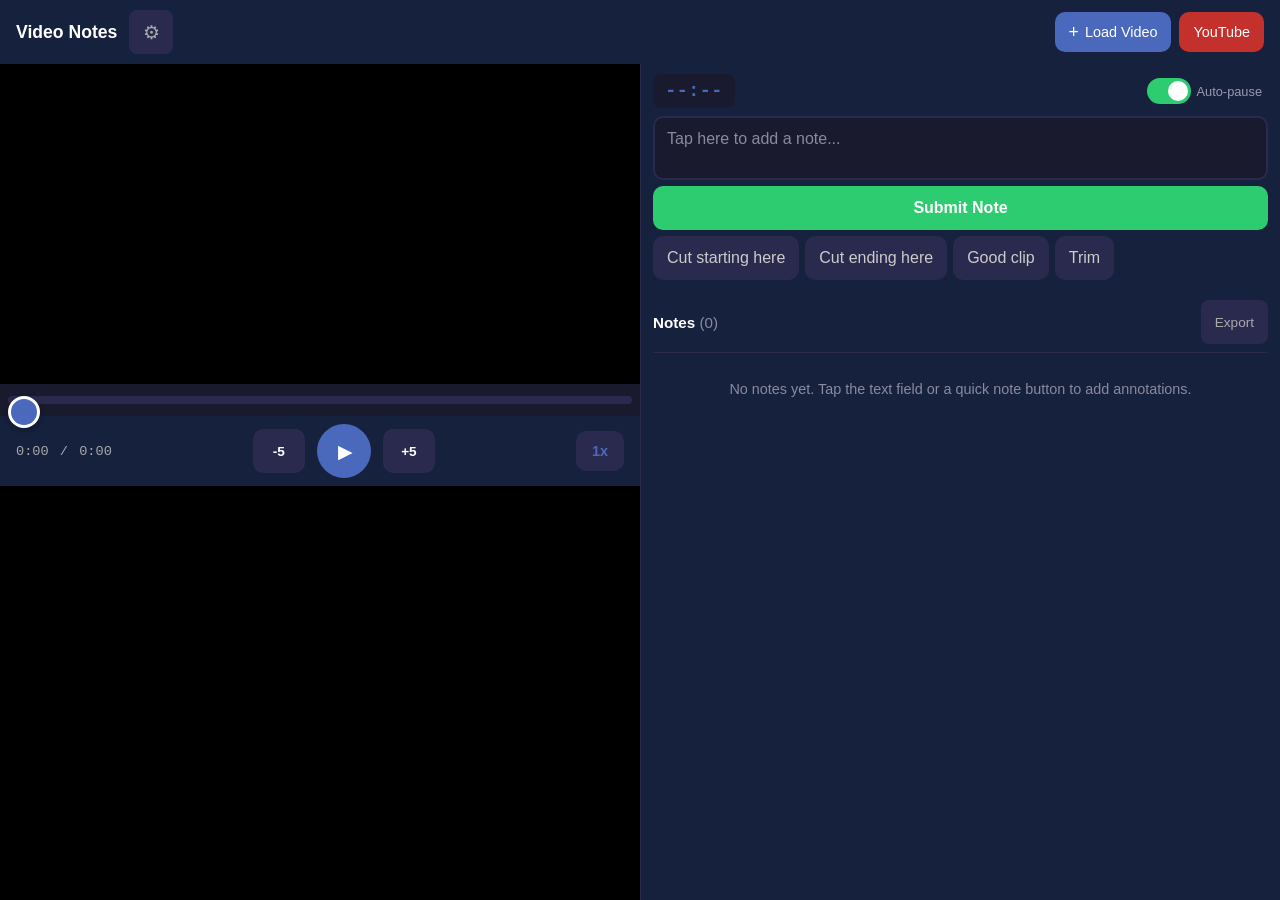
==== index.html @ 895df27d "Deploy iPad video annotation tool Co-Authored-By: Claude Fable 5 <noreply@anthropic.com>" ====
<!DOCTYPE html>
<html lang="en">
<head>
    <meta charset="UTF-8">
    <meta name="viewport" content="width=device-width, initial-scale=1.0, maximum-scale=1.0, user-scalable=no, viewport-fit=cover">
    <meta name="apple-mobile-web-app-capable" content="yes">
    <meta name="apple-mobile-web-app-status-bar-style" content="black-translucent">
    <meta name="apple-mobile-web-app-title" content="Video Notes">
    <title>Video Annotation Tool</title>
    <style>
* {
    box-sizing: border-box;
    margin: 0;
    padding: 0;
    -webkit-tap-highlight-color: transparent;
}

html {
    height: 100%;
}

body {
    font-family: -apple-system, BlinkMacSystemFont, 'SF Pro Display', 'Helvetica Neue', sans-serif;
    background: #1a1a2e;
    color: #eee;
    display: flex;
    flex-direction: column;
    height: 100vh;
    height: 100dvh;
    overflow: hidden;
    touch-action: manipulation;
    padding-top: env(safe-area-inset-top);
    padding-left: env(safe-area-inset-left);
    padding-right: env(safe-area-inset-right);
    padding-bottom: env(safe-area-inset-bottom);
}

header {
    flex-shrink: 0;
    z-index: 50;
    display: flex;
    justify-content: space-between;
    align-items: center;
    padding: 10px 16px;
    background: #16213e;
    gap: 8px;
}

.header-left {
    display: flex;
    align-items: center;
    gap: 12px;
}

h1 {
    font-size: 1.1rem;
    font-weight: 600;
    color: #fff;
}

.header-btn {
    display: flex;
    align-items: center;
    justify-content: center;
    background: #2a2a4e;
    color: #aaa;
    border: none;
    border-radius: 8px;
    width: 44px;
    height: 44px;
    font-size: 1.2rem;
    cursor: pointer;
}

.header-btn:active {
    background: #4a69bd;
    color: #fff;
}

.load-btn {
    display: flex;
    align-items: center;
    gap: 6px;
    background: #4a69bd;
    color: white;
    padding: 8px 14px;
    border: none;
    border-radius: 10px;
    font-size: 0.9rem;
    font-weight: 500;
    cursor: pointer;
    min-height: 40px;
}

.load-btn:active {
    background: #3c5aa6;
}

.header-right {
    display: flex;
    align-items: center;
    gap: 8px;
}

.yt-btn {
    background: #c4302b;
}

.yt-btn:active {
    background: #a02722;
}

.btn-icon {
    font-size: 1.1rem;
    font-weight: 300;
}

#video-name {
    max-width: 120px;
    overflow: hidden;
    text-overflow: ellipsis;
    white-space: nowrap;
}

/* Video Section */
.video-section {
    flex-shrink: 0;
    z-index: 40;
    background: #000;
}

.main-content {
    display: flex;
    flex-direction: column;
    flex: 1;
    overflow: hidden;
    min-height: 0;
}

.video-container {
    position: relative;
    width: 100%;
    aspect-ratio: 16 / 9;
    background: #000;
    display: flex;
    align-items: center;
    justify-content: center;
}

#video-player {
    width: 100%;
    height: 100%;
    object-fit: contain;
}

.yt-player {
    position: absolute;
    top: 0;
    left: 0;
    right: 0;
    bottom: 0;
}

.yt-player iframe {
    width: 100%;
    height: 100%;
}

.youtube-input {
    width: 100%;
    padding: 12px;
    border: 2px solid #2a2a4e;
    border-radius: 10px;
    background: #1a1a2e;
    color: #eee;
    font-size: 1rem;
    font-family: inherit;
}

.youtube-input:focus {
    outline: none;
    border-color: #c4302b;
}

.video-overlay {
    position: absolute;
    top: 0;
    left: 0;
    right: 0;
    bottom: 0;
    display: flex;
    align-items: center;
    justify-content: center;
    background: rgba(0, 0, 0, 0.3);
    opacity: 0;
    transition: opacity 0.2s;
    pointer-events: none;
}

.video-overlay.visible {
    opacity: 1;
}

.tap-hint {
    color: rgba(255, 255, 255, 0.8);
    font-size: 1rem;
    padding: 12px 20px;
    background: rgba(0, 0, 0, 0.5);
    border-radius: 8px;
}

.skip-overlay {
    position: absolute;
    top: 0;
    bottom: 0;
    width: 50%;
    display: flex;
    align-items: center;
    justify-content: center;
    pointer-events: none;
    opacity: 0;
    transition: opacity 0.15s;
}

.skip-overlay.left {
    left: 0;
    background: radial-gradient(circle at 30% 50%, rgba(255,255,255,0.15) 0%, transparent 70%);
}

.skip-overlay.right {
    right: 0;
    background: radial-gradient(circle at 70% 50%, rgba(255,255,255,0.15) 0%, transparent 70%);
}

.skip-overlay.visible {
    opacity: 1;
}

.skip-overlay-text {
    color: rgba(255, 255, 255, 0.9);
    font-size: 1.3rem;
    font-weight: 700;
    text-shadow: 0 1px 4px rgba(0,0,0,0.5);
}

.scrubber-container {
    position: relative;
    height: 32px;
    background: #1a1a2e;
    display: flex;
    align-items: center;
    padding: 0 8px;
}

.scrubber {
    position: relative;
    width: 100%;
    height: 8px;
    -webkit-appearance: none;
    appearance: none;
    background: #2a2a4e;
    border-radius: 4px;
    cursor: pointer;
    z-index: 2;
}

.scrubber::-webkit-slider-thumb {
    -webkit-appearance: none;
    appearance: none;
    width: 32px;
    height: 32px;
    border-radius: 50%;
    background: #4a69bd;
    cursor: pointer;
    border: 3px solid #fff;
    box-shadow: 0 2px 6px rgba(0, 0, 0, 0.3);
}

.scrubber::-webkit-slider-runnable-track {
    height: 8px;
    background: transparent;
    border-radius: 4px;
}

.scrubber-progress {
    position: absolute;
    top: 50%;
    left: 8px;
    height: 8px;
    background: #4a69bd;
    border-radius: 4px;
    transform: translateY(-50%);
    pointer-events: none;
    z-index: 1;
}

.video-controls {
    display: flex;
    align-items: center;
    justify-content: space-between;
    padding: 8px 16px;
    background: #16213e;
}

.time-display {
    font-family: 'SF Mono', Monaco, 'Courier New', monospace;
    font-size: 0.85rem;
    color: #aaa;
    min-width: 85px;
}

.time-separator {
    margin: 0 3px;
}

.playback-controls {
    display: flex;
    align-items: center;
    gap: 12px;
}

.control-btn {
    display: flex;
    align-items: center;
    justify-content: center;
    border: none;
    background: #2a2a4e;
    color: #fff;
    cursor: pointer;
    transition: background 0.2s, transform 0.1s;
}

.control-btn:active {
    transform: scale(0.95);
}

.skip-btn {
    width: 52px;
    height: 44px;
    border-radius: 10px;
    font-size: 0.85rem;
    font-weight: 600;
}

.skip-btn:active {
    background: #4a69bd;
}

.play-btn {
    width: 54px;
    height: 54px;
    border-radius: 50%;
    background: #4a69bd;
    font-size: 1.2rem;
}

.play-btn:active {
    background: #3c5aa6;
}

.play-icon {
    margin-left: 3px;
}

.speed-btn {
    min-width: 48px;
    height: 40px;
    padding: 0 10px;
    border: none;
    border-radius: 10px;
    background: #2a2a4e;
    color: #4a69bd;
    font-size: 0.9rem;
    font-weight: 600;
    cursor: pointer;
}

.speed-btn:active {
    background: #3a3a5e;
}

/* Notes Input - Fixed below video */
.notes-input-section {
    flex-shrink: 0;
    background: #16213e;
    padding: 10px 12px;
    border-top: 1px solid #2a2a4e;
}

/* Notes List - Scrollable */
.notes-list-wrapper {
    flex: 1;
    overflow-y: auto;
    -webkit-overflow-scrolling: touch;
    background: #16213e;
    padding: 0 12px 20px 12px;
    min-height: 0;
}

.note-input-container {
    display: flex;
    flex-direction: column;
    gap: 6px;
}

.note-input-header {
    display: flex;
    justify-content: space-between;
    align-items: center;
}

.note-timestamp {
    font-family: 'SF Mono', Monaco, 'Courier New', monospace;
    font-size: 1.2rem;
    font-weight: 600;
    color: #4a69bd;
    padding: 6px 12px;
    background: #1a1a2e;
    border-radius: 8px;
}

.note-timestamp.active {
    color: #2ecc71;
    background: #1a3a2e;
}

.toggle-container {
    display: flex;
    align-items: center;
    gap: 6px;
    cursor: pointer;
    user-select: none;
    padding: 6px;
    -webkit-tap-highlight-color: transparent;
}

.toggle-container input {
    display: none;
}

.toggle-slider {
    position: relative;
    width: 44px;
    height: 26px;
    background: #2a2a4e;
    border-radius: 13px;
    transition: background 0.2s;
}

.toggle-slider::before {
    content: '';
    position: absolute;
    top: 3px;
    left: 3px;
    width: 20px;
    height: 20px;
    background: #888;
    border-radius: 50%;
    transition: all 0.2s;
}

.toggle-container input:checked + .toggle-slider {
    background: #2ecc71;
}

.toggle-container input:checked + .toggle-slider::before {
    left: 21px;
    background: #fff;
}

.toggle-label {
    font-size: 0.8rem;
    color: #9a9ab0;
}

#note-input {
    width: 100%;
    padding: 12px;
    border: 2px solid #2a2a4e;
    border-radius: 10px;
    background: #1a1a2e;
    color: #fff;
    font-size: 1rem;
    resize: none;
    font-family: inherit;
    transition: border-color 0.2s;
    min-height: 44px;
    max-height: 80px;
}

#note-input:focus {
    outline: none;
    border-color: #4a69bd;
}

#note-input::placeholder {
    color: #8a8a9e;
}

.save-btn {
    padding: 10px;
    border: none;
    border-radius: 10px;
    background: #2ecc71;
    color: #fff;
    font-size: 1rem;
    font-weight: 600;
    cursor: pointer;
    min-height: 44px;
}

.save-btn:active {
    background: #27ae60;
}

.save-btn:disabled {
    background: #444;
    color: #888;
}

.quick-notes-header {
    display: none;
    justify-content: space-between;
    align-items: center;
    margin-top: 4px;
}

.quick-notes-label {
    font-size: 0.75rem;
    color: #8a8a9e;
    text-transform: uppercase;
    letter-spacing: 0.5px;
}

.quick-notes {
    display: flex;
    gap: 6px;
    flex-wrap: nowrap;
    overflow-x: auto;
    -webkit-overflow-scrolling: touch;
}

.quick-note-btn {
    flex: 0 0 auto;
    min-width: auto;
    padding: 10px 14px;
    border: none;
    border-radius: 10px;
    background: #2a2a4e;
    color: #ccc;
    font-size: 1rem;
    font-weight: 500;
    cursor: pointer;
    transition: all 0.15s;
    min-height: 44px;
    white-space: nowrap;
}

.quick-note-btn:active {
    background: #4a69bd;
    color: #fff;
    transform: scale(0.94);
    box-shadow: inset 0 2px 8px rgba(0, 0, 0, 0.3);
}

.notes-header {
    display: flex;
    justify-content: space-between;
    align-items: center;
    margin: 12px 0 8px 0;
    padding-bottom: 8px;
    border-bottom: 1px solid #2a2a4e;
}

.notes-header h2 {
    font-size: 0.95rem;
    font-weight: 600;
    color: #fff;
}

#notes-count {
    color: #8a8a9e;
    font-weight: 400;
}

.export-btn {
    padding: 10px 14px;
    border: none;
    border-radius: 8px;
    background: #2a2a4e;
    color: #aaa;
    font-size: 0.85rem;
    font-weight: 500;
    cursor: pointer;
    min-height: 44px;
}

.export-btn:active {
    background: #4a69bd;
    color: #fff;
}

.notes-list {
    display: flex;
    flex-direction: column;
    gap: 6px;
}

.empty-state {
    color: #8a8a9e;
    text-align: center;
    padding: 20px 16px;
    font-size: 0.9rem;
}

.note-item {
    display: flex;
    align-items: flex-start;
    gap: 8px;
    padding: 10px;
    background: #1a1a2e;
    border-radius: 8px;
}

.note-time {
    font-family: 'SF Mono', Monaco, 'Courier New', monospace;
    font-size: 0.8rem;
    color: #4a69bd;
    padding: 8px 10px;
    background: #2a2a4e;
    border-radius: 6px;
    flex-shrink: 0;
    cursor: pointer;
    min-height: 44px;
    display: flex;
    align-items: center;
}

.note-time:active {
    background: #4a69bd;
    color: #fff;
}

.note-text {
    flex: 1;
    color: #ddd;
    line-height: 1.4;
    font-size: 0.9rem;
    word-break: break-word;
    padding-top: 3px;
}

.note-delete {
    background: none;
    border: none;
    color: #666;
    cursor: pointer;
    font-size: 1.3rem;
    padding: 2px 6px;
    min-width: 40px;
    min-height: 40px;
    display: flex;
    align-items: center;
    justify-content: center;
}

.note-delete:active {
    color: #e74c3c;
}

/* Modals */
.modal {
    position: fixed;
    top: 0;
    left: 0;
    right: 0;
    bottom: 0;
    background: rgba(0, 0, 0, 0.7);
    display: flex;
    align-items: flex-end;
    justify-content: center;
    z-index: 100;
}

.modal.hidden {
    display: none;
}

.modal-content {
    background: #16213e;
    width: 100%;
    max-width: 500px;
    padding: 20px 16px;
    padding-bottom: calc(20px + env(safe-area-inset-bottom));
    border-radius: 20px 20px 0 0;
    display: flex;
    flex-direction: column;
    gap: 10px;
    max-height: 85vh;
    overflow-y: auto;
}

.modal-content h3 {
    text-align: center;
    font-size: 1.05rem;
    color: #fff;
    margin-bottom: 6px;
}

.modal-btn {
    padding: 14px;
    border: none;
    border-radius: 10px;
    background: #2a2a4e;
    color: #fff;
    font-size: 0.95rem;
    font-weight: 500;
    cursor: pointer;
    min-height: 48px;
}

.modal-btn:active {
    background: #4a69bd;
}

.cancel-btn {
    background: #1a1a2e;
    color: #888;
    margin-top: 4px;
}

.cancel-btn:active {
    background: #2a2a4e;
    color: #fff;
}

.speed-options {
    display: grid;
    grid-template-columns: repeat(3, 1fr);
    gap: 8px;
    margin-bottom: 6px;
}

.speed-option {
    padding: 14px;
    border: none;
    border-radius: 10px;
    background: #2a2a4e;
    color: #aaa;
    font-size: 1rem;
    font-weight: 600;
    cursor: pointer;
    min-height: 50px;
}

.speed-option:active {
    background: #4a69bd;
    color: #fff;
}

.speed-option.active {
    background: #4a69bd;
    color: #fff;
}

/* Settings Modal - Single column for presets */
.settings-section {
    margin-bottom: 16px;
}

.settings-section-title {
    font-size: 0.8rem;
    color: #9a9ab0;
    text-transform: uppercase;
    letter-spacing: 0.5px;
    margin-bottom: 10px;
}

.preset-item {
    display: flex;
    align-items: center;
    gap: 10px;
    margin-bottom: 8px;
}

.preset-item input {
    flex: 1;
    padding: 12px;
    border: 2px solid #2a2a4e;
    border-radius: 8px;
    background: #1a1a2e;
    color: #fff;
    font-size: 0.95rem;
    font-family: inherit;
}

.preset-item input:focus {
    outline: none;
    border-color: #4a69bd;
}

.preset-item input::placeholder {
    color: #555;
}

.preset-delete-btn {
    background: none;
    border: none;
    color: #e74c3c;
    font-size: 1.3rem;
    padding: 8px;
    cursor: pointer;
    min-width: 40px;
    min-height: 40px;
    display: flex;
    align-items: center;
    justify-content: center;
}

.add-preset-btn {
    width: 100%;
    padding: 12px;
    border: 2px dashed #2a2a4e;
    border-radius: 8px;
    background: transparent;
    color: #4a69bd;
    font-size: 0.9rem;
    cursor: pointer;
    margin-top: 4px;
}

.add-preset-btn:active {
    background: #2a2a4e;
}

/* Toast notification */
.toast {
    position: fixed;
    top: calc(env(safe-area-inset-top, 0px) + 56px);
    left: 50%;
    transform: translateX(-50%) translateY(-20px);
    background: #2ecc71;
    color: #fff;
    padding: 10px 20px;
    border-radius: 10px;
    font-size: 0.9rem;
    font-weight: 600;
    z-index: 200;
    opacity: 0;
    pointer-events: none;
    transition: opacity 0.2s, transform 0.2s;
    white-space: nowrap;
    box-shadow: 0 4px 12px rgba(46, 204, 113, 0.4);
}

.toast.visible {
    opacity: 1;
    transform: translateX(-50%) translateY(0);
}

/* Reorder buttons in settings */
.preset-reorder {
    display: flex;
    flex-direction: column;
    gap: 2px;
}

.preset-move-btn {
    background: none;
    border: none;
    color: #9a9ab0;
    font-size: 1rem;
    padding: 4px 8px;
    cursor: pointer;
    line-height: 1;
    min-width: 40px;
    min-height: 36px;
    display: flex;
    align-items: center;
    justify-content: center;
}

.preset-move-btn:active {
    color: #4a69bd;
}

.preset-move-btn:disabled {
    opacity: 0.2;
    cursor: default;
}

/* iPad portrait layout */
@media (min-width: 768px) and (orientation: portrait) {
    .video-container {
        aspect-ratio: 16 / 9;
        max-height: 35vh;
        margin: 0 auto;
    }

    .notes-input-section {
        padding: 8px 20px;
    }

    .notes-list-wrapper {
        padding: 0 20px 20px 20px;
    }

    .note-input-container {
        gap: 8px;
    }

    #note-input {
        min-height: 50px;
    }

    .save-btn {
        padding: 14px;
        min-height: 48px;
    }

    .quick-notes-header {
        display: flex;
    }

    .quick-notes {
        flex-wrap: nowrap;
        overflow-x: visible;
    }

    .quick-note-btn {
        flex: 1;
        min-width: 0;
        font-size: 1.05rem;
        min-height: 54px;
        padding: 14px 10px;
        white-space: normal;
    }
}

/* Landscape layout — side-by-side grid */
@media (min-width: 768px) and (orientation: landscape) {
    .main-content {
        display: grid;
        grid-template-columns: 1fr 1fr;
        grid-template-rows: auto 1fr;
    }

    .video-section {
        grid-column: 1;
        grid-row: 1 / -1;
        overflow-y: auto;
    }

    .video-container {
        aspect-ratio: auto;
        max-height: none;
    }

    #video-player {
        object-fit: contain;
    }

    .notes-input-section {
        grid-column: 2;
        grid-row: 1;
        border-top: none;
        border-left: 1px solid #2a2a4e;
        padding: 8px 12px;
    }

    .notes-list-wrapper {
        grid-column: 2;
        grid-row: 2;
        border-left: 1px solid #2a2a4e;
        padding: 0 12px 12px 12px;
    }
}

/* iPhone landscape — ultra-compact */
@media (max-height: 440px) and (orientation: landscape) {
    header {
        padding: 4px 12px;
    }

    h1 {
        font-size: 0.95rem;
    }

    .header-btn {
        width: 36px;
        height: 36px;
        font-size: 1rem;
    }

    .load-btn {
        padding: 4px 10px;
        min-height: 34px;
        font-size: 0.8rem;
    }

    .main-content {
        display: grid;
        grid-template-columns: 1fr 1fr;
        grid-template-rows: auto 1fr;
    }

    .video-section {
        grid-column: 1;
        grid-row: 1 / -1;
        overflow-y: auto;
    }

    .video-container {
        aspect-ratio: auto;
        max-height: none;
    }

    .scrubber-container {
        height: 24px;
    }

    .video-controls {
        padding: 4px 10px;
    }

    .play-btn {
        width: 44px;
        height: 44px;
        font-size: 1rem;
    }

    .skip-btn {
        width: 40px;
        height: 36px;
        font-size: 0.75rem;
    }

    .playback-controls {
        gap: 8px;
    }

    .notes-input-section {
        grid-column: 2;
        grid-row: 1;
        border-top: none;
        border-left: 1px solid #2a2a4e;
        padding: 6px 8px;
    }

    .notes-list-wrapper {
        grid-column: 2;
        grid-row: 2;
        border-left: 1px solid #2a2a4e;
        padding: 0 8px 8px 8px;
    }

    .note-input-container {
        gap: 4px;
    }

    #note-input {
        min-height: 36px;
        padding: 8px;
        font-size: 0.9rem;
    }

    .save-btn {
        padding: 6px;
        min-height: 36px;
        font-size: 0.9rem;
    }

    .quick-note-btn {
        min-height: 36px;
        padding: 6px 10px;
        font-size: 0.85rem;
    }

    .note-timestamp {
        font-size: 1rem;
        padding: 4px 8px;
    }

    .notes-header {
        margin: 6px 0 4px 0;
        padding-bottom: 4px;
    }

    .note-item {
        padding: 6px;
    }
}
    </style>
</head>
<body>
    <header>
        <div class="header-left">
            <h1>Video Notes</h1>
            <button id="settings-btn" class="header-btn" title="Settings">&#9881;</button>
        </div>
        <div class="header-right">
            <button id="load-video-btn" class="load-btn">
                <span class="btn-icon">+</span>
                <span id="video-name">Load Video</span>
            </button>
            <button id="load-youtube-btn" class="load-btn yt-btn">YouTube</button>
        </div>
        <input type="file" id="video-file" accept="video/*" style="display: none;">
    </header>

    <div class="main-content">
        <section class="video-section">
            <div class="video-container" id="video-container">
                <video id="video-player" playsinline webkit-playsinline>
                    <p>Your browser doesn't support HTML5 video.</p>
                </video>
                <div id="yt-player" class="yt-player" style="display: none;"><div id="yt-mount"></div></div>
                <div class="video-overlay" id="video-overlay">
                    <span class="tap-hint">Tap to play/pause</span>
                </div>
                <div class="skip-overlay left" id="skip-overlay-left">
                    <span class="skip-overlay-text" id="skip-text-left">-5s</span>
                </div>
                <div class="skip-overlay right" id="skip-overlay-right">
                    <span class="skip-overlay-text" id="skip-text-right">+5s</span>
                </div>
            </div>

            <div class="scrubber-container">
                <input type="range" id="scrubber" class="scrubber" min="0" max="100" value="0" step="0.1">
                <div class="scrubber-progress" id="scrubber-progress"></div>
            </div>

            <div class="video-controls">
                <div class="time-display">
                    <span id="current-time">0:00</span>
                    <span class="time-separator">/</span>
                    <span id="duration">0:00</span>
                </div>

                <div class="playback-controls">
                    <button id="skip-back" class="control-btn skip-btn" title="Skip back 5s">
                        <span class="skip-text">-5</span>
                    </button>
                    <button id="play-pause" class="control-btn play-btn">
                        <span class="play-icon">&#9654;</span>
                    </button>
                    <button id="skip-forward" class="control-btn skip-btn" title="Skip forward 5s">
                        <span class="skip-text">+5</span>
                    </button>
                </div>

                <div class="speed-controls">
                    <button id="speed-toggle" class="speed-btn">1x</button>
                </div>
            </div>
        </section>

        <section class="notes-input-section">
            <div class="note-input-container">
                <div class="note-input-header">
                    <div class="note-timestamp" id="note-timestamp">--:--</div>
                    <label class="toggle-container" title="Auto-pause when tapping text field">
                        <input type="checkbox" id="auto-pause-toggle" checked>
                        <span class="toggle-slider"></span>
                        <span class="toggle-label">Auto-pause</span>
                    </label>
                </div>

                <textarea
                    id="note-input"
                    placeholder="Tap here to add a note..."
                    rows="2"
                ></textarea>
                <button id="save-note" class="save-btn">Submit Note</button>

                <div class="quick-notes-header">
                    <span class="quick-notes-label">Quick Notes</span>
                </div>
                <div class="quick-notes" id="quick-notes-container">
                    <!-- Populated by JS -->
                </div>
            </div>
        </section>

        <section class="notes-list-wrapper">
            <div class="notes-header">
                <h2>Notes <span id="notes-count">(0)</span></h2>
                <div class="export-controls">
                    <button id="export-btn" class="export-btn">Export</button>
                </div>
            </div>

            <div id="notes-list" class="notes-list">
                <p class="empty-state">No notes yet. Tap the text field or a quick note button to add annotations.</p>
            </div>
        </section>
    </div>

    <!-- Toast notification -->
    <div id="toast" class="toast"></div>

    <!-- Export Modal -->
    <div id="export-modal" class="modal hidden">
        <div class="modal-content">
            <h3>Export Notes</h3>
            <button id="export-json" class="modal-btn">Export as JSON</button>
            <button id="export-csv" class="modal-btn">Export as CSV</button>
            <button id="export-text" class="modal-btn">Export as Text</button>
            <button id="copy-notes" class="modal-btn">Copy to Clipboard</button>
            <button id="close-export-modal" class="modal-btn cancel-btn">Cancel</button>
        </div>
    </div>

    <!-- Speed Modal -->
    <div id="speed-modal" class="modal hidden">
        <div class="modal-content">
            <h3>Playback Speed</h3>
            <div class="speed-options">
                <button class="speed-option" data-speed="0.5">0.5x</button>
                <button class="speed-option" data-speed="0.75">0.75x</button>
                <button class="speed-option active" data-speed="1">1x</button>
                <button class="speed-option" data-speed="1.25">1.25x</button>
                <button class="speed-option" data-speed="1.5">1.5x</button>
                <button class="speed-option" data-speed="2">2x</button>
            </div>
            <button id="close-speed-modal" class="modal-btn cancel-btn">Done</button>
        </div>
    </div>

    <!-- YouTube Modal -->
    <div id="youtube-modal" class="modal hidden">
        <div class="modal-content">
            <h3>Load YouTube Video</h3>
            <input type="url" id="youtube-url" class="youtube-input" placeholder="Paste a YouTube link" autocomplete="off" autocapitalize="off" spellcheck="false">
            <button id="youtube-load-btn" class="modal-btn" style="background: #c4302b;">Load Video</button>
            <button id="close-youtube-modal" class="modal-btn cancel-btn">Cancel</button>
        </div>
    </div>

    <!-- Settings Modal -->
    <div id="settings-modal" class="modal hidden">
        <div class="modal-content">
            <h3>Settings</h3>

            <div class="settings-section">
                <div class="settings-section-title">Quick Note Presets</div>
                <div id="presets-list">
                    <!-- Populated by JS -->
                </div>
                <button id="add-preset-btn" class="add-preset-btn">+ Add Preset</button>
            </div>

            <button id="save-settings" class="modal-btn" style="background: #2ecc71;">Save Changes</button>
            <button id="close-settings-modal" class="modal-btn cancel-btn">Cancel</button>
        </div>
    </div>

    <script src="https://www.youtube.com/iframe_api"></script>
    <script>
// DOM Elements
const videoFile = document.getElementById('video-file');
const loadVideoBtn = document.getElementById('load-video-btn');
const videoNameDisplay = document.getElementById('video-name');
const videoEl = document.getElementById('video-player');
const ytEl = document.getElementById('yt-player');
const videoContainer = document.getElementById('video-container');

// ── Player abstraction ───────────────────────────────────────────────────────
// `video` is a facade so all existing playback logic works for both the local
// <video> element and an embedded YouTube IFrame player. playerMode switches
// which backend the facade reads/writes.
let playerMode = 'local';        // 'local' | 'youtube'
let ytPlayer = null;             // YT.Player instance (created on first YouTube load)
let ytApiReady = false;          // set true by onYouTubeIframeAPIReady
let pendingYtId = null;          // video id waiting for the API to finish loading
let ytDuration = 0;
let ytPaused = true;
let ytPollTimer = null;

const video = {
    get mode() { return playerMode; },
    get currentTime() {
        if (playerMode === 'youtube') {
            return ytPlayer && ytPlayer.getCurrentTime ? ytPlayer.getCurrentTime() : 0;
        }
        return videoEl.currentTime;
    },
    set currentTime(t) {
        if (playerMode === 'youtube') {
            if (ytPlayer && ytPlayer.seekTo) ytPlayer.seekTo(t, true);
        } else {
            videoEl.currentTime = t;
        }
    },
    get duration() {
        return playerMode === 'youtube' ? ytDuration : videoEl.duration;
    },
    get paused() {
        return playerMode === 'youtube' ? ytPaused : videoEl.paused;
    },
    play() {
        if (playerMode === 'youtube') {
            if (ytPlayer && ytPlayer.playVideo) ytPlayer.playVideo();
        } else {
            videoEl.play();
        }
    },
    pause() {
        if (playerMode === 'youtube') {
            if (ytPlayer && ytPlayer.pauseVideo) ytPlayer.pauseVideo();
        } else {
            videoEl.pause();
        }
    },
    get playbackRate() {
        if (playerMode === 'youtube') {
            return ytPlayer && ytPlayer.getPlaybackRate ? ytPlayer.getPlaybackRate() : 1;
        }
        return videoEl.playbackRate;
    },
    set playbackRate(r) {
        if (playerMode === 'youtube') {
            if (ytPlayer && ytPlayer.setPlaybackRate) ytPlayer.setPlaybackRate(r);
        } else {
            videoEl.playbackRate = r;
        }
    }
};
const videoOverlay = document.getElementById('video-overlay');
const scrubber = document.getElementById('scrubber');
const scrubberProgress = document.getElementById('scrubber-progress');
const currentTimeDisplay = document.getElementById('current-time');
const durationDisplay = document.getElementById('duration');
const playPauseBtn = document.getElementById('play-pause');
const skipBackBtn = document.getElementById('skip-back');
const skipForwardBtn = document.getElementById('skip-forward');
const speedToggleBtn = document.getElementById('speed-toggle');
const noteTimestamp = document.getElementById('note-timestamp');
const noteInput = document.getElementById('note-input');
const saveNoteBtn = document.getElementById('save-note');
const notesList = document.getElementById('notes-list');
const notesCount = document.getElementById('notes-count');
const exportBtn = document.getElementById('export-btn');
const autoPauseToggle = document.getElementById('auto-pause-toggle');
const quickNotesContainer = document.getElementById('quick-notes-container');
const settingsBtn = document.getElementById('settings-btn');

// YouTube controls
const loadYoutubeBtn = document.getElementById('load-youtube-btn');
const youtubeUrlInput = document.getElementById('youtube-url');
const youtubeLoadBtn = document.getElementById('youtube-load-btn');

// Modals
const exportModal = document.getElementById('export-modal');
const speedModal = document.getElementById('speed-modal');
const settingsModal = document.getElementById('settings-modal');
const youtubeModal = document.getElementById('youtube-modal');
const closeYoutubeModalBtn = document.getElementById('close-youtube-modal');
const exportJsonBtn = document.getElementById('export-json');
const exportCsvBtn = document.getElementById('export-csv');
const exportTextBtn = document.getElementById('export-text');
const copyNotesBtn = document.getElementById('copy-notes');
const closeExportModalBtn = document.getElementById('close-export-modal');
const closeSpeedModalBtn = document.getElementById('close-speed-modal');
const closeSettingsModalBtn = document.getElementById('close-settings-modal');
const speedOptions = document.querySelectorAll('.speed-option');
const presetsList = document.getElementById('presets-list');
const addPresetBtn = document.getElementById('add-preset-btn');
const saveSettingsBtn = document.getElementById('save-settings');
const toastEl = document.getElementById('toast');

// Default quick note presets (single value - used for both button label and note text)
const DEFAULT_PRESETS = [
    'Cut starting here',
    'Cut ending here',
    'Good clip',
    'Trim'
];

// State
let notes = [];
let currentNoteTime = null;
let currentVideoName = '';
let currentVideoId = null;
let currentSpeed = 1;
let autoPauseEnabled = true;
let wasPlayingBeforePause = false;
let isScrubbing = false;
let swReady = false;
let quickNotePresets = [...DEFAULT_PRESETS];
let editingPresets = [];

// Initialize
function init() {
    loadSettingsFromStorage();
    setupEventListeners();
    renderQuickNotes();
    renderNotes();
    updatePlayPauseButton();
    registerServiceWorker();
}

// Returns a promise that resolves when the service worker is active
let swReadyPromise = null;

function registerServiceWorker() {
    if (!('serviceWorker' in navigator)) return;
    swReadyPromise = new Promise(async (resolve) => {
        try {
            const reg = await navigator.serviceWorker.register('sw.js');

            if (navigator.serviceWorker.controller) {
                // Already controlling this page (return visit)
                swReady = true;
                resolve();
                return;
            }

            // First visit — wait for the new worker to activate and claim
            const worker = reg.installing || reg.waiting || reg.active;
            if (!worker) { resolve(); return; }

            worker.addEventListener('statechange', () => {
                if (worker.state === 'activated') {
                    swReady = true;
                    resolve();
                }
            });

            // Also listen for controllerchange (fires after claim())
            navigator.serviceWorker.addEventListener('controllerchange', () => {
                swReady = true;
                resolve();
            });
        } catch (err) {
            console.warn('Service worker registration failed:', err);
            resolve(); // resolve anyway so video loading doesn't hang
        }
    });
}

// Event Listeners
function setupEventListeners() {
    // Video file loading
    loadVideoBtn.addEventListener('click', () => videoFile.click());
    videoFile.addEventListener('change', handleVideoLoad);

    // YouTube loading
    loadYoutubeBtn.addEventListener('click', () => {
        youtubeModal.classList.remove('hidden');
        youtubeUrlInput.focus();
    });
    youtubeLoadBtn.addEventListener('click', handleYouTubeLoad);
    youtubeUrlInput.addEventListener('keydown', (e) => {
        if (e.key === 'Enter') { e.preventDefault(); handleYouTubeLoad(); }
    });
    closeYoutubeModalBtn.addEventListener('click', () => youtubeModal.classList.add('hidden'));
    youtubeModal.addEventListener('click', (e) => {
        if (e.target === youtubeModal) youtubeModal.classList.add('hidden');
    });

    // Video events (local <video> element)
    videoEl.addEventListener('loadedmetadata', handleVideoMetadata);
    videoEl.addEventListener('timeupdate', handleTimeUpdate);
    videoEl.addEventListener('play', updatePlayPauseButton);
    videoEl.addEventListener('pause', updatePlayPauseButton);
    videoEl.addEventListener('ended', updatePlayPauseButton);

    // Stall recovery for Safari blob URL buffering issues
    videoEl.addEventListener('stalled', handleVideoStall);
    videoEl.addEventListener('waiting', handleVideoWaiting);
    videoEl.addEventListener('playing', resetStallRecovery);

    // Video container tap to play/pause
    videoContainer.addEventListener('click', handleVideoTap);

    // Scrubber
    scrubber.addEventListener('input', handleScrubberInput);
    scrubber.addEventListener('touchstart', () => isScrubbing = true, { passive: true });
    scrubber.addEventListener('touchend', () => isScrubbing = false, { passive: true });

    // Playback controls
    playPauseBtn.addEventListener('click', togglePlayPause);
    skipBackBtn.addEventListener('click', () => { skip(-5); flashSkipOverlay('left'); });
    skipForwardBtn.addEventListener('click', () => { skip(5); flashSkipOverlay('right'); });
    speedToggleBtn.addEventListener('click', () => speedModal.classList.remove('hidden'));

    // Speed options
    speedOptions.forEach(btn => {
        btn.addEventListener('click', () => {
            const speed = parseFloat(btn.dataset.speed);
            setSpeed(speed);
            updateSpeedOptionsUI();
            speedModal.classList.add('hidden');
        });
    });
    closeSpeedModalBtn.addEventListener('click', () => speedModal.classList.add('hidden'));
    speedModal.addEventListener('click', (e) => {
        if (e.target === speedModal) speedModal.classList.add('hidden');
    });

    // Note input - pause on FOCUS, not on input
    noteInput.addEventListener('focus', handleNoteInputFocus);
    noteInput.addEventListener('blur', handleNoteInputBlur);
    saveNoteBtn.addEventListener('click', saveNote);

    // Export
    exportBtn.addEventListener('click', () => exportModal.classList.remove('hidden'));
    exportJsonBtn.addEventListener('click', exportToJson);
    exportCsvBtn.addEventListener('click', exportToCsv);
    exportTextBtn.addEventListener('click', exportToText);
    copyNotesBtn.addEventListener('click', copyToClipboard);
    closeExportModalBtn.addEventListener('click', () => exportModal.classList.add('hidden'));
    exportModal.addEventListener('click', (e) => {
        if (e.target === exportModal) exportModal.classList.add('hidden');
    });

    // Settings
    autoPauseToggle.addEventListener('change', handleAutoPauseToggle);
    settingsBtn.addEventListener('click', openSettingsModal);
    closeSettingsModalBtn.addEventListener('click', () => settingsModal.classList.add('hidden'));
    settingsModal.addEventListener('click', (e) => {
        if (e.target === settingsModal) settingsModal.classList.add('hidden');
    });
    addPresetBtn.addEventListener('click', addNewPreset);
    saveSettingsBtn.addEventListener('click', saveSettings);

    // Prevent zooming on double tap
    document.addEventListener('touchend', preventDoubleTapZoom, { passive: false });
}

// Prevent double-tap zoom
let lastTouchEnd = 0;
function preventDoubleTapZoom(e) {
    const now = Date.now();
    if (now - lastTouchEnd <= 300) {
        e.preventDefault();
    }
    lastTouchEnd = now;
}

// Video Loading
async function handleVideoLoad(e) {
    const file = e.target.files[0];
    if (!file) return;

    switchToLocalMode();

    const mimeType = file.type || getMimeTypeFromExtension(file.name);
    currentVideoName = file.name;
    currentVideoId = generateVideoId(file);

    const displayName = file.name.length > 18
        ? file.name.substring(0, 15) + '...'
        : file.name;
    videoNameDisplay.textContent = displayName;

    // Wait for service worker if it's still starting up (first visit)
    if (!swReady && swReadyPromise) {
        await swReadyPromise;
    }

    // Send the File to the service worker so it can serve range requests
    // (Safari requires proper HTTP 206 responses for video playback)
    if (swReady && navigator.serviceWorker.controller) {
        navigator.serviceWorker.controller.postMessage({
            type: 'store-video',
            file: file,
            mimeType: mimeType
        });
        // Point video at the virtual path — service worker intercepts
        // and serves with range request support
        const videoUrl = new URL('__video__/current', location.href).href;
        videoEl.src = videoUrl;
    } else {
        // Fallback when service worker isn't available
        loadVideoAsBlobUrl(file, mimeType);
    }

    loadNotesForVideo(currentVideoId);
}

function loadVideoAsBlobUrl(file, mimeType) {
    const typedBlob = new Blob([file], { type: mimeType });
    videoEl.src = URL.createObjectURL(typedBlob);
}

function generateVideoId(file) {
    return `${file.name}_${file.size}_${file.lastModified}`;
}

// ── YouTube integration ──────────────────────────────────────────────────────

// Called by the IFrame API once it has loaded (global hook).
window.onYouTubeIframeAPIReady = function() {
    ytApiReady = true;
    if (pendingYtId) {
        createYtPlayer(pendingYtId);
        pendingYtId = null;
    }
};

// Extract the 11-char video id from any common YouTube URL form (or a bare id).
function parseYouTubeId(input) {
    if (!input) return null;
    const trimmed = input.trim();

    // Bare 11-char id
    if (/^[a-zA-Z0-9_-]{11}$/.test(trimmed)) return trimmed;

    const patterns = [
        /[?&]v=([a-zA-Z0-9_-]{11})/,        // watch?v=ID
        /youtu\.be\/([a-zA-Z0-9_-]{11})/,   // youtu.be/ID
        /\/embed\/([a-zA-Z0-9_-]{11})/,     // /embed/ID
        /\/shorts\/([a-zA-Z0-9_-]{11})/,    // /shorts/ID
        /\/live\/([a-zA-Z0-9_-]{11})/       // /live/ID
    ];
    for (const re of patterns) {
        const m = trimmed.match(re);
        if (m) return m[1];
    }
    return null;
}

function handleYouTubeLoad() {
    const id = parseYouTubeId(youtubeUrlInput.value);
    if (!id) {
        alert('Could not find a YouTube video ID in that URL.\n\nPaste a link like https://www.youtube.com/watch?v=… or https://youtu.be/…');
        return;
    }

    youtubeModal.classList.add('hidden');
    youtubeUrlInput.blur();

    switchToYouTubeMode();

    currentVideoName = 'YouTube: ' + id;
    currentVideoId = 'yt_' + id;
    videoNameDisplay.textContent = 'YT: ' + id;
    ytDuration = 0;

    if (ytPlayer && ytPlayer.loadVideoById) {
        ytPlayer.loadVideoById(id);
        // onReady only fires for a brand-new player; restart the poll on reuse.
        startYtPoll();
    } else if (ytApiReady) {
        createYtPlayer(id);
    } else {
        // API script still loading; create the player when it's ready.
        pendingYtId = id;
    }

    loadNotesForVideo(currentVideoId);
    showToast('Loading YouTube video…');
}

function createYtPlayer(id) {
    // Mount on an inner div — the IFrame API REPLACES its target element with the
    // iframe, so we keep #yt-player as a stable wrapper we can still show/hide.
    ytPlayer = new YT.Player('yt-mount', {
        videoId: id,
        playerVars: { rel: 0, modestbranding: 1, playsinline: 1 },
        events: {
            onReady: onYtReady,
            onStateChange: onYtStateChange
        }
    });
}

function onYtReady() {
    ytDuration = ytPlayer.getDuration() || 0;
    if (ytDuration) {
        durationDisplay.textContent = formatTime(ytDuration);
        scrubber.max = ytDuration;
    }
    ytPlayer.setPlaybackRate(currentSpeed);
    startYtPoll();
}

function onYtStateChange(e) {
    // YT.PlayerState: -1 unstarted, 0 ended, 1 playing, 2 paused, 3 buffering, 5 cued
    if (e.data === 1) {
        ytPaused = false;
    } else if (e.data === 2 || e.data === 0) {
        ytPaused = true;
    }
    updatePlayPauseButton();
}

// YouTube has no timeupdate event, so poll while in YouTube mode.
function startYtPoll() {
    if (ytPollTimer) return;
    ytPollTimer = setInterval(function() {
        if (playerMode !== 'youtube' || !ytPlayer) return;
        if (!ytDuration && ytPlayer.getDuration) {
            ytDuration = ytPlayer.getDuration() || 0;
            if (ytDuration) {
                durationDisplay.textContent = formatTime(ytDuration);
                scrubber.max = ytDuration;
            }
        }
        handleTimeUpdate();
    }, 150);
}

function stopYtPoll() {
    if (ytPollTimer) {
        clearInterval(ytPollTimer);
        ytPollTimer = null;
    }
}

function switchToYouTubeMode() {
    playerMode = 'youtube';
    videoEl.pause();
    videoEl.style.display = 'none';
    ytEl.style.display = '';
}

function switchToLocalMode() {
    if (playerMode === 'local') return;
    playerMode = 'local';
    stopYtPoll();
    if (ytPlayer && ytPlayer.pauseVideo) ytPlayer.pauseVideo();
    ytPaused = true;
    ytEl.style.display = 'none';
    videoEl.style.display = '';
}

function loadNotesForVideo(videoId) {
    try {
        const allNotes = JSON.parse(localStorage.getItem('videoNotesLibrary') || '{}');
        notes = allNotes[videoId] || [];
        renderNotes();
    } catch (e) {
        console.warn('Could not load notes for video:', e);
        notes = [];
        renderNotes();
    }
}

function handleVideoMetadata() {
    durationDisplay.textContent = formatTime(videoEl.duration);
    scrubber.max = videoEl.duration;
    videoEl.playbackRate = currentSpeed;
}

// Stall recovery
let stallRecoveryTimeout = null;
let stallRecoveryAttempts = 0;

function handleVideoStall() {
    if (videoEl.paused || videoEl.ended) return;
    if (stallRecoveryTimeout) clearTimeout(stallRecoveryTimeout);
    stallRecoveryTimeout = setTimeout(() => attemptStallRecovery(), 2000);
}

function handleVideoWaiting() {
    if (videoEl.paused || videoEl.ended) return;
    if (stallRecoveryTimeout) clearTimeout(stallRecoveryTimeout);
    stallRecoveryTimeout = setTimeout(() => {
        if (!videoEl.paused && videoEl.readyState < 3) {
            attemptStallRecovery();
        }
    }, 4000);
}

function attemptStallRecovery() {
    if (stallRecoveryAttempts >= 3) {
        stallRecoveryAttempts = 0;
        return;
    }
    stallRecoveryAttempts++;
    const savedTime = videoEl.currentTime;
    videoEl.currentTime = savedTime + 0.01;
    videoEl.play().catch(() => {});
}

function resetStallRecovery() {
    stallRecoveryAttempts = 0;
    if (stallRecoveryTimeout) {
        clearTimeout(stallRecoveryTimeout);
        stallRecoveryTimeout = null;
    }
}

function handleTimeUpdate() {
    if (!isScrubbing) {
        currentTimeDisplay.textContent = formatTime(video.currentTime);
        scrubber.value = video.currentTime;
        updateScrubberProgress();
    }
}

function handleScrubberInput() {
    video.currentTime = scrubber.value;
    currentTimeDisplay.textContent = formatTime(video.currentTime);
    updateScrubberProgress();
}

function updateScrubberProgress() {
    const progress = (video.currentTime / video.duration) * 100 || 0;
    const scrubberWidth = scrubber.offsetWidth - 16;
    scrubberProgress.style.width = (progress / 100 * scrubberWidth) + 'px';
}

// Video Controls
function handleVideoTap(e) {
    if (e.target !== videoEl && e.target !== videoContainer && e.target !== videoOverlay) {
        return;
    }

    const rect = videoContainer.getBoundingClientRect();
    const x = (e.clientX || (e.changedTouches && e.changedTouches[0].clientX) || 0) - rect.left;
    const pct = x / rect.width;

    if (pct < 0.33) {
        skip(-5);
        flashSkipOverlay('left');
    } else if (pct > 0.67) {
        skip(5);
        flashSkipOverlay('right');
    } else {
        togglePlayPause();
        videoOverlay.classList.add('visible');
        setTimeout(() => videoOverlay.classList.remove('visible'), 300);
    }
}

// Skip accumulation state
let skipAccumLeft = 0;
let skipAccumRight = 0;
let skipAccumLeftTimeout = null;
let skipAccumRightTimeout = null;

function flashSkipOverlay(side) {
    const overlayId = side === 'left' ? 'skip-overlay-left' : 'skip-overlay-right';
    const textId = side === 'left' ? 'skip-text-left' : 'skip-text-right';
    const el = document.getElementById(overlayId);
    const textEl = document.getElementById(textId);

    if (side === 'left') {
        skipAccumLeft += 5;
        clearTimeout(skipAccumLeftTimeout);
        textEl.textContent = `-${skipAccumLeft}s`;
        el.classList.add('visible');
        skipAccumLeftTimeout = setTimeout(() => {
            el.classList.remove('visible');
            skipAccumLeft = 0;
            textEl.textContent = '-5s';
        }, 600);
    } else {
        skipAccumRight += 5;
        clearTimeout(skipAccumRightTimeout);
        textEl.textContent = `+${skipAccumRight}s`;
        el.classList.add('visible');
        skipAccumRightTimeout = setTimeout(() => {
            el.classList.remove('visible');
            skipAccumRight = 0;
            textEl.textContent = '+5s';
        }, 600);
    }
}

function togglePlayPause() {
    if (video.paused) {
        video.play();
    } else {
        video.pause();
    }
}

function updatePlayPauseButton() {
    const playIcon = playPauseBtn.querySelector('.play-icon');
    playIcon.innerHTML = video.paused ? '&#9654;' : '&#10074;&#10074;';
}

function skip(seconds) {
    video.currentTime = Math.max(0, Math.min(video.duration || 0, video.currentTime + seconds));
}

function setSpeed(speed) {
    currentSpeed = speed;
    video.playbackRate = speed;
    speedToggleBtn.textContent = speed + 'x';
    saveSettingsToStorage();
}

function updateSpeedOptionsUI() {
    speedOptions.forEach(btn => {
        const speed = parseFloat(btn.dataset.speed);
        btn.classList.toggle('active', speed === currentSpeed);
    });
}

// Note Taking - Focus-based pause
function handleNoteInputFocus() {
    if (currentNoteTime === null) {
        currentNoteTime = video.currentTime;
        noteTimestamp.textContent = formatTime(currentNoteTime);
        noteTimestamp.classList.add('active');
    }

    if (autoPauseEnabled && !video.paused) {
        wasPlayingBeforePause = true;
        video.pause();
    }
}

function handleNoteInputBlur() {
    if (noteInput.value.trim().length === 0) {
        resetNoteTimestamp();

        if (wasPlayingBeforePause) {
            wasPlayingBeforePause = false;
            video.play();
        }
    }
}

// Toast notification
let toastTimeout = null;
function showToast(message) {
    clearTimeout(toastTimeout);
    toastEl.textContent = message;
    toastEl.classList.add('visible');
    toastTimeout = setTimeout(() => {
        toastEl.classList.remove('visible');
    }, 1500);
}

// Quick Notes - now just strings
function renderQuickNotes() {
    quickNotesContainer.innerHTML = quickNotePresets.map(preset => `
        <button class="quick-note-btn" data-note="${escapeHtml(preset)}">${escapeHtml(preset)}</button>
    `).join('');

    // Re-attach event listeners
    quickNotesContainer.querySelectorAll('.quick-note-btn').forEach(btn => {
        btn.addEventListener('click', () => handleQuickNote(btn.dataset.note));
    });
}

function handleQuickNote(noteText) {
    const timestamp = video.currentTime;

    const note = {
        id: Date.now(),
        timestamp: timestamp,
        formatted: formatTime(timestamp),
        text: noteText
    };

    notes.push(note);
    notes.sort((a, b) => a.timestamp - b.timestamp);

    saveNotesToStorage();
    renderNotes();
    showToast(`Added "${noteText}" at ${formatTime(timestamp)}`);

    const btn = quickNotesContainer.querySelector(`[data-note="${escapeHtml(noteText)}"]`);
    if (btn) {
        btn.style.background = '#2ecc71';
        btn.style.color = '#fff';
        setTimeout(() => {
            btn.style.background = '';
            btn.style.color = '';
        }, 300);
    }
}

// Settings Modal - simplified to single input per preset
function openSettingsModal() {
    editingPresets = [...quickNotePresets];
    renderPresetsEditor();
    settingsModal.classList.remove('hidden');
}

function renderPresetsEditor() {
    const lastIdx = editingPresets.length - 1;
    presetsList.innerHTML = editingPresets.map((preset, index) => `
        <div class="preset-item" data-index="${index}">
            <div class="preset-reorder">
                <button class="preset-move-btn" data-index="${index}" data-dir="up" ${index === 0 ? 'disabled' : ''}>&#9650;</button>
                <button class="preset-move-btn" data-index="${index}" data-dir="down" ${index === lastIdx ? 'disabled' : ''}>&#9660;</button>
            </div>
            <input type="text" value="${escapeHtml(preset)}" placeholder="Quick note text" data-index="${index}">
            <button class="preset-delete-btn" data-index="${index}">&times;</button>
        </div>
    `).join('');

    // Attach event listeners
    presetsList.querySelectorAll('input').forEach(input => {
        input.addEventListener('input', (e) => {
            const index = parseInt(e.target.dataset.index);
            editingPresets[index] = e.target.value;
        });
    });

    presetsList.querySelectorAll('.preset-delete-btn').forEach(btn => {
        btn.addEventListener('click', (e) => {
            const index = parseInt(e.target.closest('[data-index]').dataset.index);
            editingPresets.splice(index, 1);
            renderPresetsEditor();
        });
    });

    presetsList.querySelectorAll('.preset-move-btn').forEach(btn => {
        btn.addEventListener('click', (e) => {
            const index = parseInt(e.target.dataset.index);
            const dir = e.target.dataset.dir;
            const swapIdx = dir === 'up' ? index - 1 : index + 1;
            if (swapIdx < 0 || swapIdx >= editingPresets.length) return;
            [editingPresets[index], editingPresets[swapIdx]] = [editingPresets[swapIdx], editingPresets[index]];
            renderPresetsEditor();
        });
    });
}

function addNewPreset() {
    editingPresets.push('');
    renderPresetsEditor();
    // Focus the new input
    const inputs = presetsList.querySelectorAll('input');
    if (inputs.length > 0) {
        inputs[inputs.length - 1].focus();
    }
}

function saveSettings() {
    // Filter out empty presets
    quickNotePresets = editingPresets.filter(p => p.trim());

    if (quickNotePresets.length === 0) {
        quickNotePresets = [...DEFAULT_PRESETS];
    }

    saveSettingsToStorage();
    renderQuickNotes();
    settingsModal.classList.add('hidden');
}

// Settings
function handleAutoPauseToggle() {
    autoPauseEnabled = autoPauseToggle.checked;
    saveSettingsToStorage();
}

function saveNote() {
    const text = noteInput.value.trim();
    if (!text) return;

    const timestamp = currentNoteTime !== null ? currentNoteTime : video.currentTime;

    const note = {
        id: Date.now(),
        timestamp: timestamp,
        formatted: formatTime(timestamp),
        text: text
    };

    notes.push(note);
    notes.sort((a, b) => a.timestamp - b.timestamp);

    saveNotesToStorage();
    renderNotes();
    showToast(`Note added at ${note.formatted}`);

    noteInput.value = '';
    noteInput.blur();
    resetNoteTimestamp();

    if (wasPlayingBeforePause) {
        wasPlayingBeforePause = false;
        video.play();
    }
}

function resetNoteTimestamp() {
    currentNoteTime = null;
    noteTimestamp.textContent = '--:--';
    noteTimestamp.classList.remove('active');
}

function deleteNote(id) {
    notes = notes.filter(note => note.id !== id);
    saveNotesToStorage();
    renderNotes();
}

function seekToTimestamp(timestamp) {
    video.currentTime = timestamp;
    video.play();
}

// Render Notes
function renderNotes() {
    notesCount.textContent = `(${notes.length})`;

    if (notes.length === 0) {
        notesList.innerHTML = '<p class="empty-state">No notes yet. Tap the text field or a quick note button to add annotations.</p>';
        return;
    }

    notesList.innerHTML = notes.map(note => `
        <div class="note-item" data-id="${note.id}">
            <span class="note-time" onclick="seekToTimestamp(${note.timestamp})" title="Tap to jump to this time">
                ${note.formatted}
            </span>
            <span class="note-text">${escapeHtml(note.text)}</span>
            <button class="note-delete" onclick="deleteNote(${note.id})" title="Delete note">&times;</button>
        </div>
    `).join('');
}

// Export Functions
function exportToJson() {
    if (notes.length === 0) {
        alert('No notes to export');
        return;
    }

    const data = {
        videoName: currentVideoName || 'Unknown',
        exportedAt: new Date().toISOString(),
        notes: notes.map(({ timestamp, formatted, text }) => ({
            timestamp,
            formatted,
            text
        }))
    };

    downloadFile(
        JSON.stringify(data, null, 2),
        `notes-${sanitizeFilename(currentVideoName)}.json`,
        'application/json'
    );
    exportModal.classList.add('hidden');
}

function exportToCsv() {
    if (notes.length === 0) {
        alert('No notes to export');
        return;
    }

    const header = 'Timestamp (seconds),Formatted Time,Note';
    const rows = notes.map(note =>
        `${note.timestamp},"${note.formatted}","${note.text.replace(/"/g, '""')}"`
    );

    const csv = [header, ...rows].join('\n');

    downloadFile(
        csv,
        `notes-${sanitizeFilename(currentVideoName)}.csv`,
        'text/csv'
    );
    exportModal.classList.add('hidden');
}

function exportToText() {
    if (notes.length === 0) {
        alert('No notes to export');
        return;
    }

    const header = `Video Notes: ${currentVideoName || 'Unknown'}\nExported: ${new Date().toLocaleString()}\n${'='.repeat(50)}\n\n`;
    const content = notes.map(note => `[${note.formatted}] ${note.text}`).join('\n\n');

    downloadFile(
        header + content,
        `notes-${sanitizeFilename(currentVideoName)}.txt`,
        'text/plain'
    );
    exportModal.classList.add('hidden');
}

function copyToClipboard() {
    if (notes.length === 0) {
        alert('No notes to copy');
        return;
    }

    const content = notes.map(note => `[${note.formatted}] ${note.text}`).join('\n');

    navigator.clipboard.writeText(content).then(() => {
        copyNotesBtn.textContent = 'Copied!';
        setTimeout(() => {
            copyNotesBtn.textContent = 'Copy to Clipboard';
        }, 1500);
    }).catch(err => {
        console.error('Failed to copy:', err);
        alert('Failed to copy to clipboard');
    });
}

function downloadFile(content, filename, type) {
    const blob = new Blob([content], { type });
    const url = URL.createObjectURL(blob);
    const a = document.createElement('a');
    a.href = url;
    a.download = filename;
    document.body.appendChild(a);
    a.click();
    document.body.removeChild(a);
    URL.revokeObjectURL(url);
}

// Storage
function saveNotesToStorage() {
    if (!currentVideoId) return;

    try {
        const allNotes = JSON.parse(localStorage.getItem('videoNotesLibrary') || '{}');
        allNotes[currentVideoId] = notes;
        localStorage.setItem('videoNotesLibrary', JSON.stringify(allNotes));
    } catch (e) {
        console.warn('Could not save notes to localStorage:', e);
    }
}

function saveSettingsToStorage() {
    try {
        localStorage.setItem('videoNotesSettings', JSON.stringify({
            autoPauseEnabled,
            currentSpeed,
            quickNotePresets
        }));
    } catch (e) {
        console.warn('Could not save settings to localStorage:', e);
    }
}

function loadSettingsFromStorage() {
    try {
        const stored = localStorage.getItem('videoNotesSettings');
        if (stored) {
            const settings = JSON.parse(stored);
            autoPauseEnabled = settings.autoPauseEnabled ?? true;
            currentSpeed = settings.currentSpeed ?? 1;
            // Handle both old format (objects) and new format (strings)
            if (settings.quickNotePresets) {
                if (typeof settings.quickNotePresets[0] === 'object') {
                    // Old format - convert to new
                    quickNotePresets = settings.quickNotePresets.map(p => p.text || p.label);
                } else {
                    quickNotePresets = settings.quickNotePresets;
                }
            }
            autoPauseToggle.checked = autoPauseEnabled;
            speedToggleBtn.textContent = currentSpeed + 'x';
            updateSpeedOptionsUI();
        }
    } catch (e) {
        console.warn('Could not load settings from localStorage:', e);
    }
}

// Utility Functions
function formatTime(seconds) {
    if (!seconds || isNaN(seconds)) return '0:00';

    const hrs = Math.floor(seconds / 3600);
    const mins = Math.floor((seconds % 3600) / 60);
    const secs = Math.floor(seconds % 60);

    if (hrs > 0) {
        return `${hrs}:${mins.toString().padStart(2, '0')}:${secs.toString().padStart(2, '0')}`;
    }
    return `${mins}:${secs.toString().padStart(2, '0')}`;
}

function escapeHtml(text) {
    const div = document.createElement('div');
    div.textContent = text;
    return div.innerHTML;
}

function sanitizeFilename(name) {
    if (!name) return 'video';
    return name.replace(/\.[^/.]+$/, '').replace(/[^a-z0-9]/gi, '-').toLowerCase();
}

function getMimeTypeFromExtension(filename) {
    const ext = filename.split('.').pop().toLowerCase();
    const mimeTypes = {
        'mp4': 'video/mp4',
        'm4v': 'video/mp4',
        'mov': 'video/quicktime',
        'webm': 'video/webm',
        'ogv': 'video/ogg',
        'avi': 'video/x-msvideo',
        'mkv': 'video/x-matroska',
        '3gp': 'video/3gpp',
    };
    return mimeTypes[ext] || 'video/mp4';
}

// Make functions globally accessible for onclick handlers
window.seekToTimestamp = seekToTimestamp;
window.deleteNote = deleteNote;

// Initialize on load
init();
    </script>
</body>
</html>
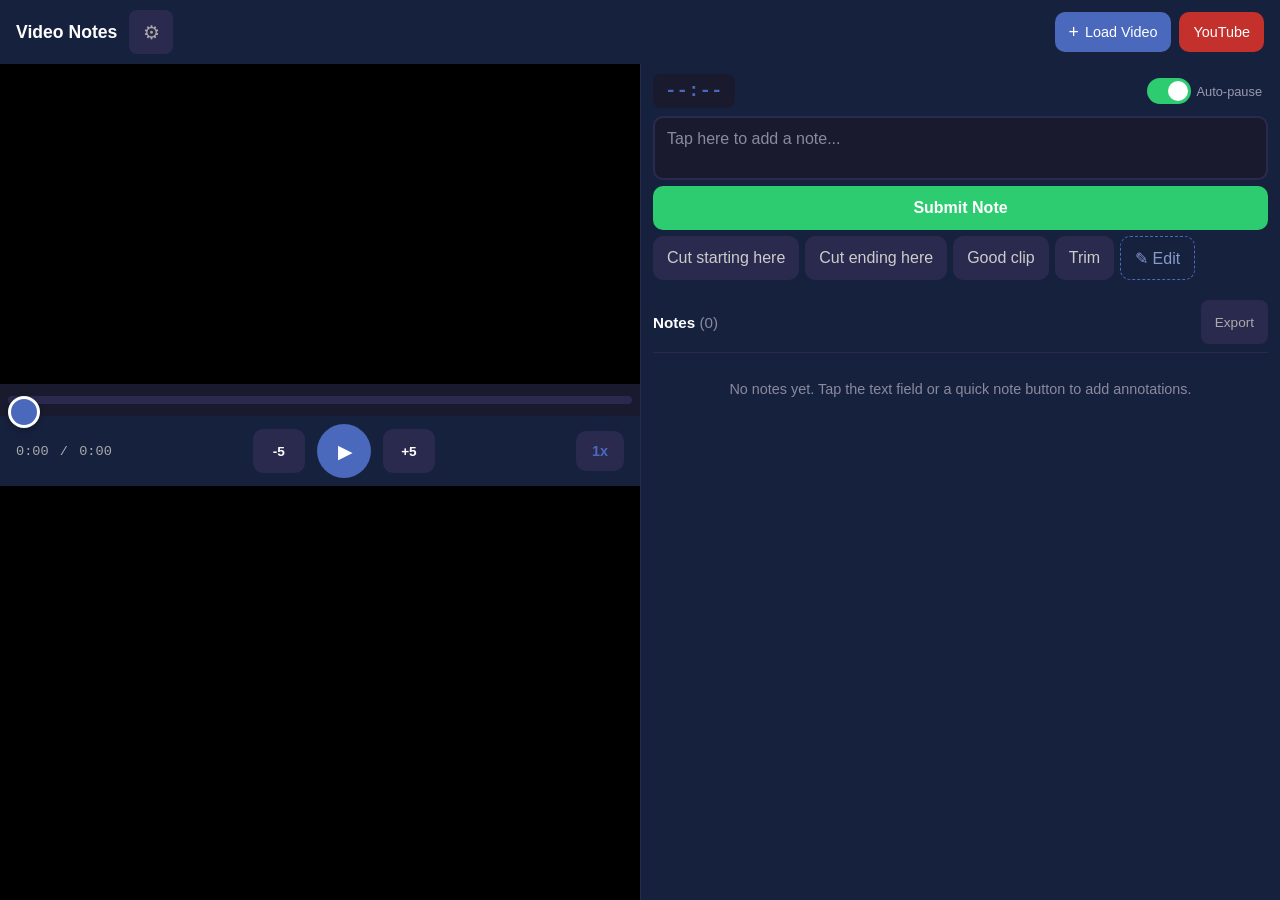
==== commit 5b10464f: "Deploy: Edit button for quick notes Co-Authored-By: Claude Fable 5 <noreply@anthropic.com>" ====
--- a/index.html
+++ b/index.html
@@ -554,6 +554,12 @@
     transition: all 0.15s;
     min-height: 44px;
     white-space: nowrap;
+}
+
+.quick-note-edit-btn {
+    background: transparent;
+    border: 1px dashed #4a69bd;
+    color: #8899cc;
 }
 
 .quick-note-btn:active {
@@ -1934,12 +1940,15 @@
 function renderQuickNotes() {
     quickNotesContainer.innerHTML = quickNotePresets.map(preset => `
         <button class="quick-note-btn" data-note="${escapeHtml(preset)}">${escapeHtml(preset)}</button>
-    `).join('');
+    `).join('') + `
+        <button class="quick-note-btn quick-note-edit-btn" id="edit-quick-notes-btn" title="Edit quick notes">&#9998; Edit</button>
+    `;
 
     // Re-attach event listeners
-    quickNotesContainer.querySelectorAll('.quick-note-btn').forEach(btn => {
+    quickNotesContainer.querySelectorAll('.quick-note-btn[data-note]').forEach(btn => {
         btn.addEventListener('click', () => handleQuickNote(btn.dataset.note));
     });
+    document.getElementById('edit-quick-notes-btn').addEventListener('click', openSettingsModal);
 }
 
 function handleQuickNote(noteText) {
